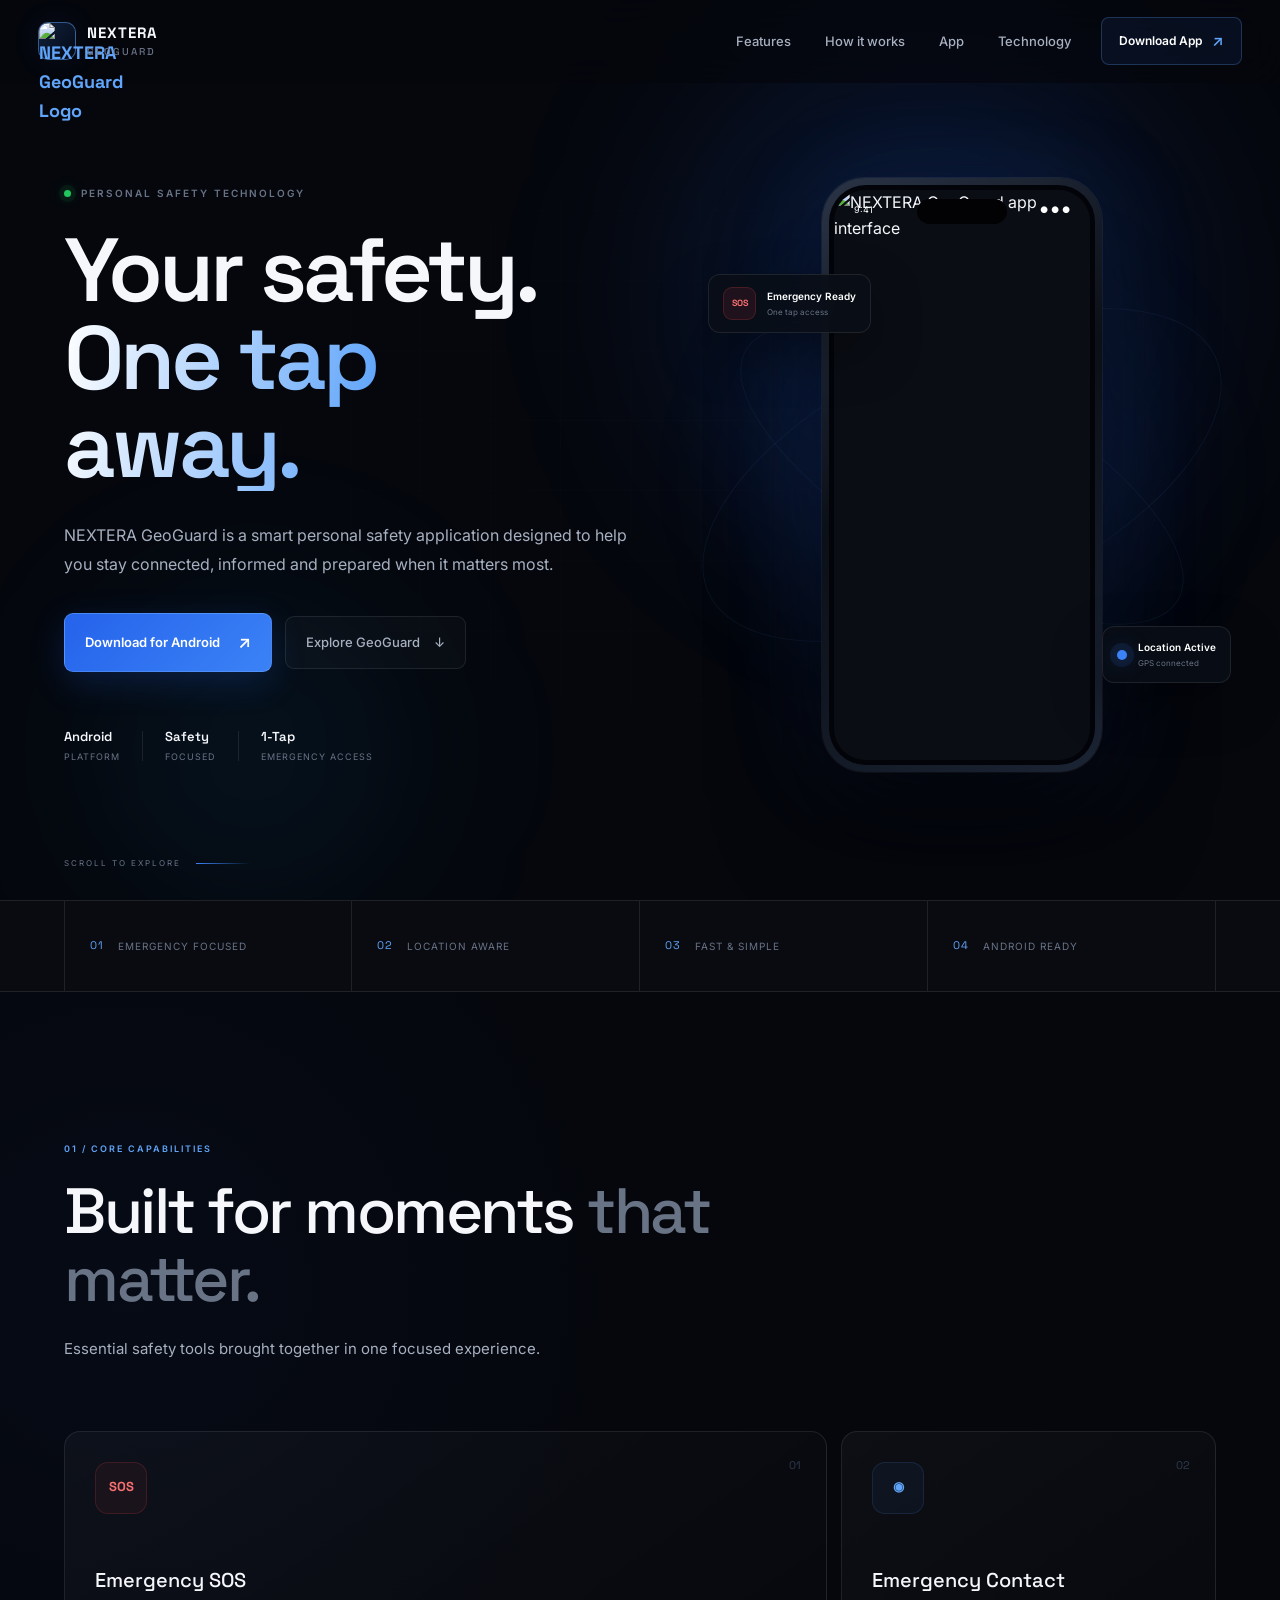
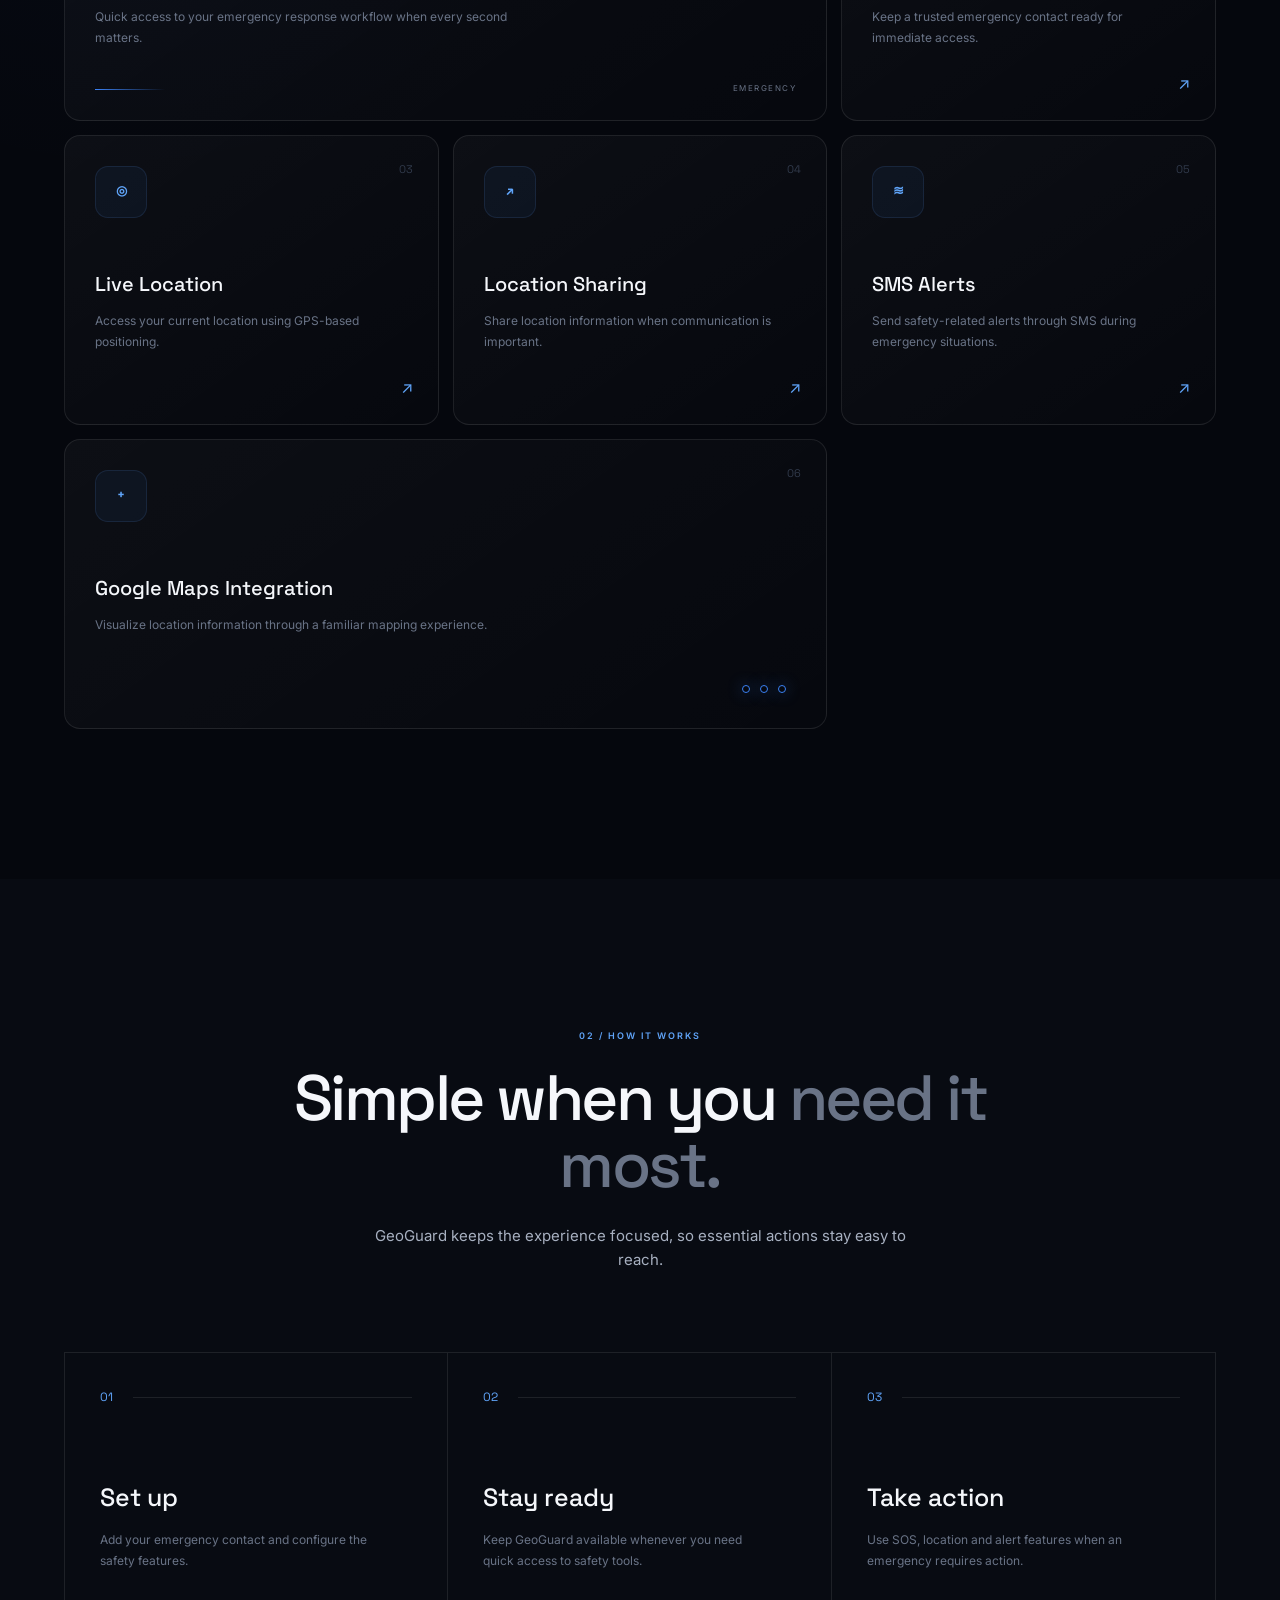
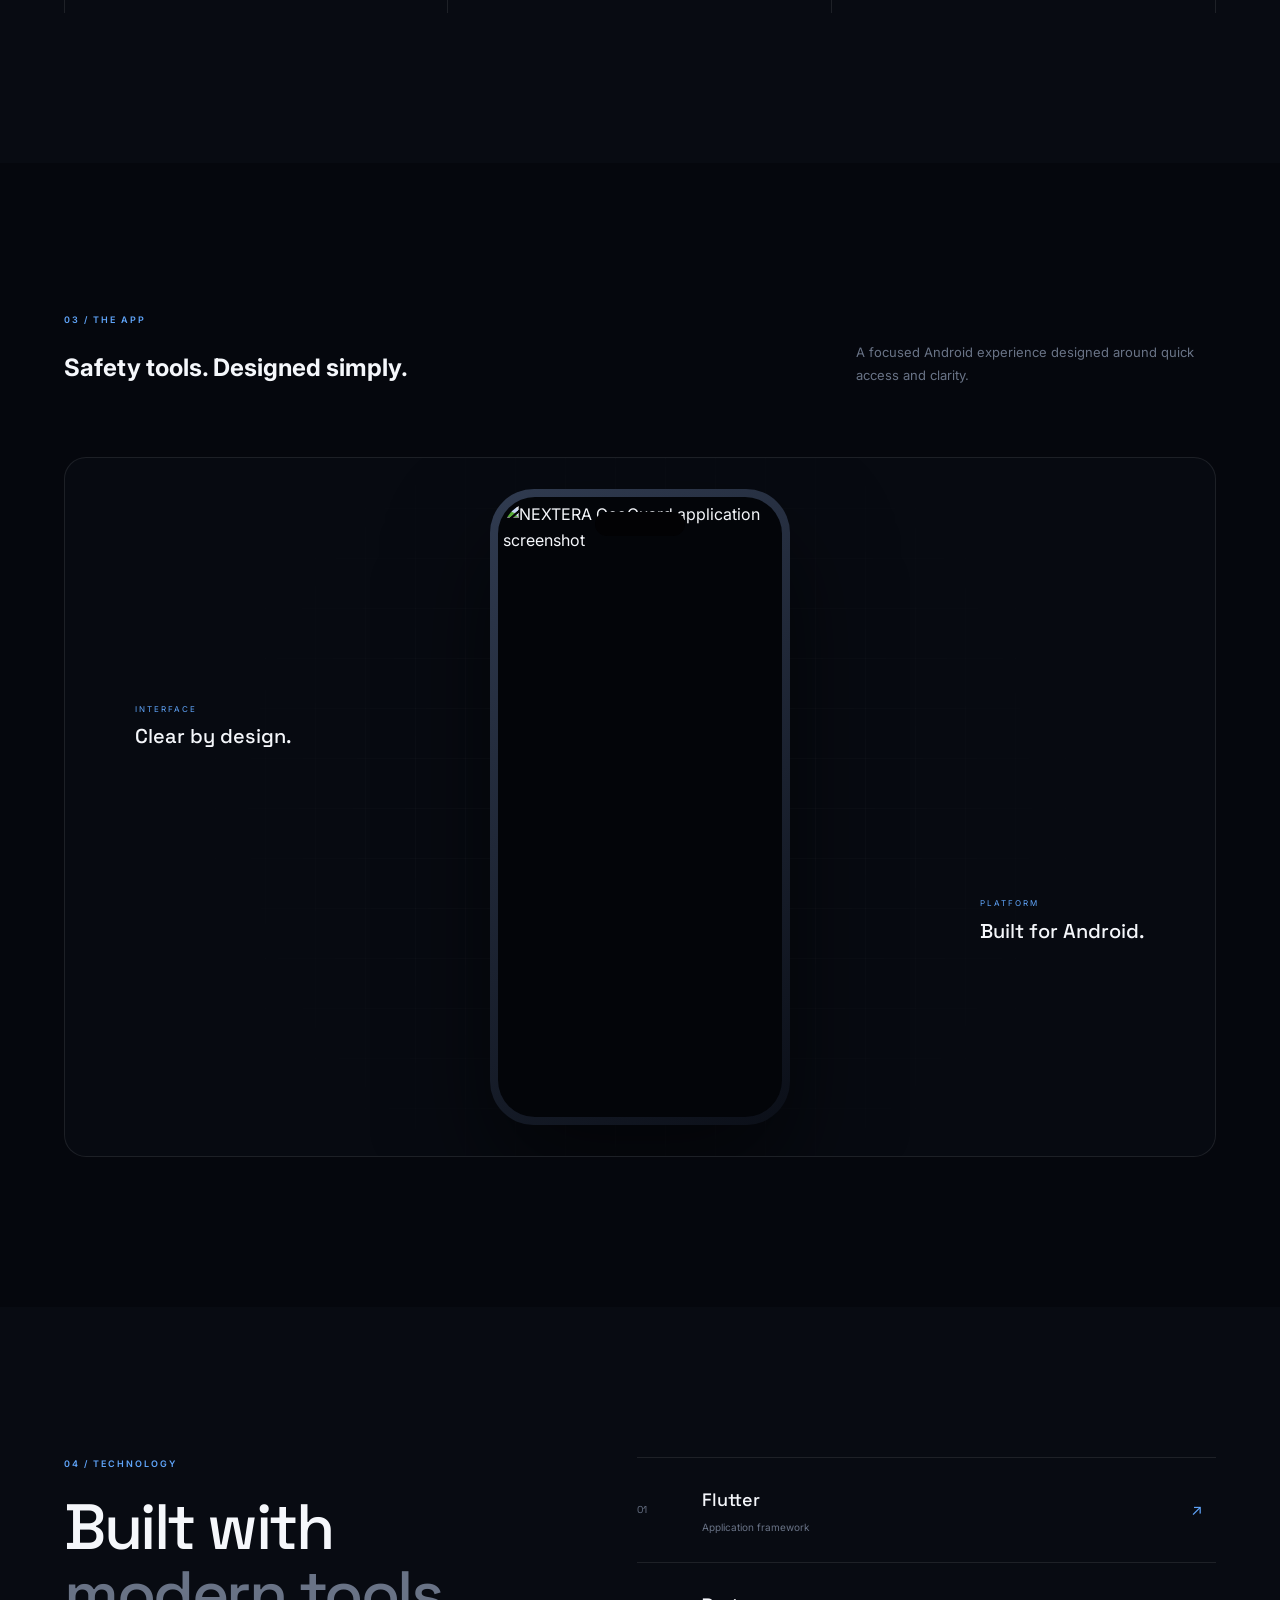
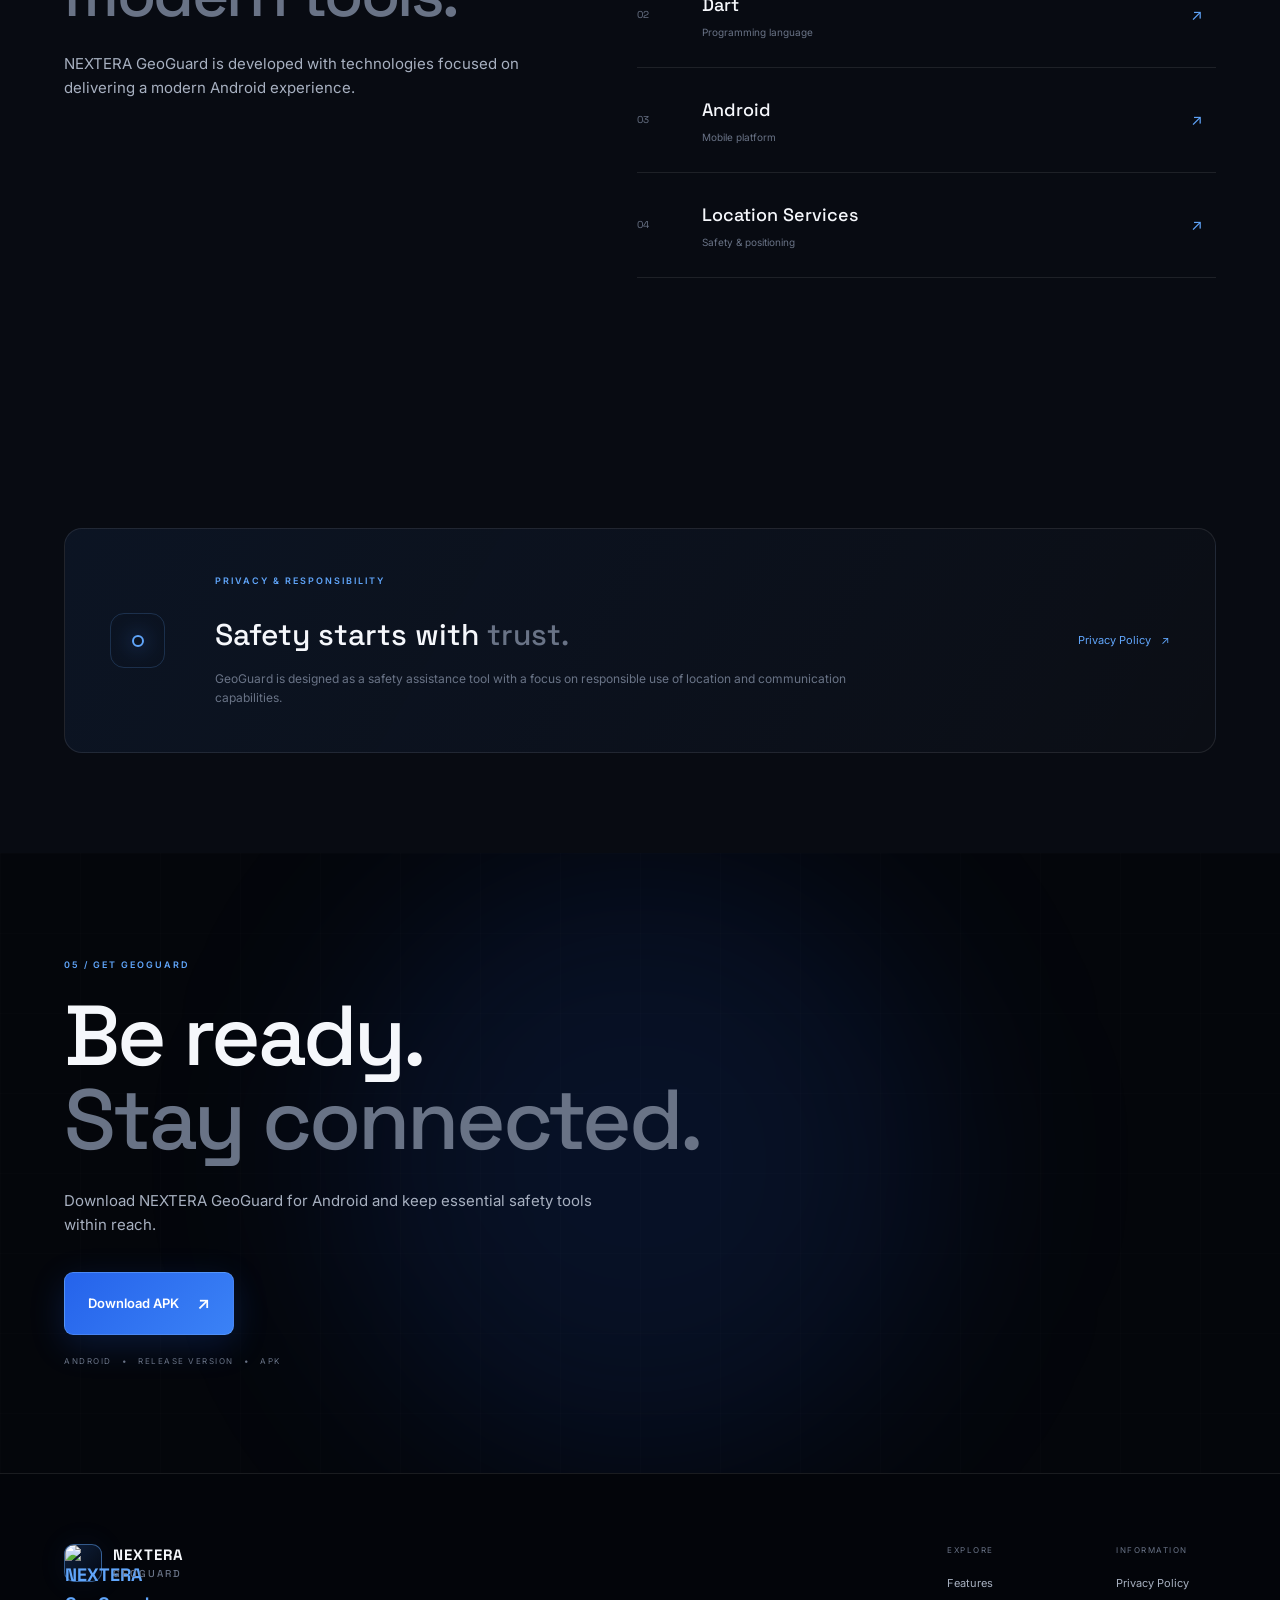
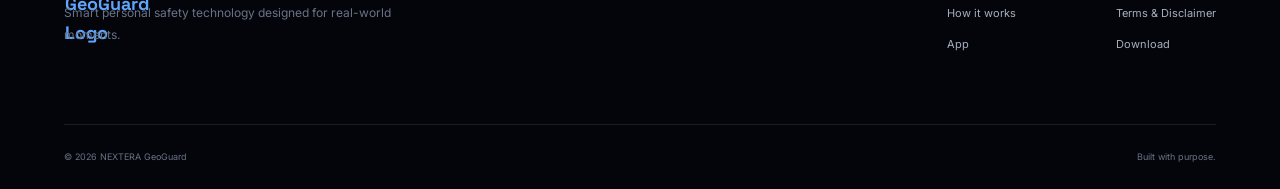
==== index.html @ a568b6b5 "Add files via upload" ====
<!DOCTYPE html>
<html lang="en">
<head>
    <meta charset="UTF-8">

    <meta name="viewport"
          content="width=device-width, initial-scale=1.0">

    <meta name="description"
          content="NEXTERA GeoGuard — Smart personal safety and emergency assistance for Android.">

    <meta name="theme-color"
          content="#05070d">

    <title>NEXTERA GeoGuard — Your Safety. One Tap Away.</title>

    <!-- Google Fonts -->
    <link rel="preconnect" href="https://fonts.googleapis.com">
    <link rel="preconnect" href="https://fonts.gstatic.com" crossorigin>

    <link href="https://fonts.googleapis.com/css2?family=Inter:wght@400;500;600;700&family=Space+Grotesk:wght@400;500;600;700&display=swap"
          rel="stylesheet">

    <!-- Main CSS -->
    <link rel="stylesheet" href="style.css">
</head>

<body>

    <!-- ================= PRELOADER ================= -->

    <div id="preloader">

        <div class="loader-logo">
            NEXTERA
        </div>

        <div class="loader-line"></div>

    </div>


    <!-- ================= NAVBAR ================= -->

    <header class="navbar">

        <div class="nav-container">

            <a href="#home" class="brand">

                <div class="brand-mark">
                <img src="assets/NEXTERA GeoGuard.png"
                     alt="NEXTERA GeoGuard Logo">
                </div>

                <div class="brand-name">
                    NEXTERA
                    <span>GeoGuard</span>
                </div>

            </a>


            <nav class="nav-links">

                <a href="#features">Features</a>

                <a href="#how-it-works">How it works</a>

                <a href="#app">App</a>

                <a href="#technology">Technology</a>

            </nav>


            <a href="#download"
               class="nav-download">

                Download App

                <span>↗</span>

            </a>


            <button class="menu-button"
                    id="menuButton"
                    aria-label="Open menu">

                <span></span>
                <span></span>
                <span></span>

            </button>

        </div>


        <!-- Mobile Navigation -->

        <div class="mobile-menu" id="mobileMenu">

            <a href="#features">Features</a>

            <a href="#how-it-works">How it works</a>

            <a href="#app">App</a>

            <a href="#technology">Technology</a>

            <a href="#download">Download App</a>

        </div>

    </header>



    <!-- ================= HERO ================= -->

    <main>

        <section id="home" class="hero">

            <!-- Background elements -->

            <div class="hero-grid"></div>

            <div class="glow glow-one"></div>

            <div class="glow glow-two"></div>


            <div class="hero-container">


                <!-- Left content -->

                <div class="hero-content reveal">

                    <div class="eyebrow">

                        <span class="status-dot"></span>

                        PERSONAL SAFETY TECHNOLOGY

                    </div>


                    <h1>

                        Your safety.

                        <span>One tap away.</span>

                    </h1>


                    <p class="hero-description">

                        NEXTERA GeoGuard is a smart personal
                        safety application designed to help you
                        stay connected, informed and prepared
                        when it matters most.

                    </p>


                    <div class="hero-actions">

                        <a href="#download"
                           class="primary-button">

                            <span>Download for Android</span>

                            <span class="button-arrow">↗</span>

                        </a>


                        <a href="#features"
                           class="secondary-button">

                            Explore GeoGuard

                            <span>↓</span>

                        </a>

                    </div>


                    <div class="hero-meta">

                        <div>

                            <strong>Android</strong>

                            <span>Platform</span>

                        </div>


                        <div class="meta-line"></div>


                        <div>

                            <strong>Safety</strong>

                            <span>Focused</span>

                        </div>


                        <div class="meta-line"></div>


                        <div>

                            <strong>1-Tap</strong>

                            <span>Emergency access</span>

                        </div>

                    </div>

                </div>



                <!-- Right phone -->

                <div class="hero-visual reveal">

                    <div class="visual-orbit orbit-one"></div>

                    <div class="visual-orbit orbit-two"></div>


                    <div class="phone-glow"></div>


                    <div class="phone">

                        <div class="phone-frame">

                            <div class="phone-notch"></div>


                            <div class="phone-screen">

                                <div class="phone-topbar">

                                    <span>9:41</span>

                                    <span>● ● ●</span>

                                </div>


                                <!-- Screenshot -->

                                <img src="assets/NEXTERA GeoGuard Screenshot.png"
                                     alt="NEXTERA GeoGuard app interface"
                                     class="app-screen">


                            </div>

                        </div>

                    </div>


                    <!-- Floating SOS card -->

                    <div class="floating-card sos-card">

                        <div class="floating-icon">
                            SOS
                        </div>

                        <div>

                            <strong>Emergency Ready</strong>

                            <span>One tap access</span>

                        </div>

                    </div>


                    <!-- Floating location card -->

                    <div class="floating-card location-card">

                        <div class="location-pulse"></div>

                        <div>

                            <strong>Location Active</strong>

                            <span>GPS connected</span>

                        </div>

                    </div>

                </div>

            </div>


            <!-- Scroll -->

            <div class="scroll-indicator">

                <span>SCROLL TO EXPLORE</span>

                <div class="scroll-line"></div>

            </div>

        </section>



        <!-- ================= TRUST STRIP ================= -->

        <section class="trust-strip">

            <div class="container">

                <div class="trust-item">

                    <span class="trust-number">01</span>

                    <span>Emergency focused</span>

                </div>


                <div class="trust-item">

                    <span class="trust-number">02</span>

                    <span>Location aware</span>

                </div>


                <div class="trust-item">

                    <span class="trust-number">03</span>

                    <span>Fast & simple</span>

                </div>


                <div class="trust-item">

                    <span class="trust-number">04</span>

                    <span>Android ready</span>

                </div>

            </div>

        </section>



        <!-- ================= FEATURES ================= -->

        <section id="features"
                 class="section features-section">

            <div class="container">


                <div class="section-heading reveal">

                    <div class="section-label">

                        01 / CORE CAPABILITIES

                    </div>


                    <h2>

                        Built for moments
                        <span>that matter.</span>

                    </h2>


                    <p>

                        Essential safety tools brought together
                        in one focused experience.

                    </p>

                </div>



                <div class="feature-grid">


                    <!-- SOS -->

                    <article class="feature-card feature-large reveal">

                        <div class="card-number">01</div>

                        <div class="feature-symbol danger">
                            SOS
                        </div>

                        <h3>Emergency SOS</h3>

                        <p>

                            Quick access to your emergency
                            response workflow when every
                            second matters.

                        </p>


                        <div class="card-line"></div>

                        <span class="card-tag">
                            EMERGENCY
                        </span>

                    </article>



                    <!-- Contact -->

                    <article class="feature-card reveal">

                        <div class="card-number">02</div>

                        <div class="feature-symbol">
                            ◉
                        </div>

                        <h3>Emergency Contact</h3>

                        <p>

                            Keep a trusted emergency contact
                            ready for immediate access.

                        </p>

                        <span class="mini-arrow">↗</span>

                    </article>



                    <!-- Location -->

                    <article class="feature-card reveal">

                        <div class="card-number">03</div>

                        <div class="feature-symbol">
                            ◎
                        </div>

                        <h3>Live Location</h3>

                        <p>

                            Access your current location using
                            GPS-based positioning.

                        </p>

                        <span class="mini-arrow">↗</span>

                    </article>



                    <!-- Sharing -->

                    <article class="feature-card reveal">

                        <div class="card-number">04</div>

                        <div class="feature-symbol">
                            ↗
                        </div>

                        <h3>Location Sharing</h3>

                        <p>

                            Share location information when
                            communication is important.

                        </p>

                        <span class="mini-arrow">↗</span>

                    </article>



                    <!-- SMS -->

                    <article class="feature-card reveal">

                        <div class="card-number">05</div>

                        <div class="feature-symbol">
                            ≋
                        </div>

                        <h3>SMS Alerts</h3>

                        <p>

                            Send safety-related alerts through
                            SMS during emergency situations.

                        </p>

                        <span class="mini-arrow">↗</span>

                    </article>



                    <!-- Maps -->

                    <article class="feature-card feature-wide reveal">

                        <div class="card-number">06</div>

                        <div class="feature-symbol">
                            +
                        </div>

                        <h3>Google Maps Integration</h3>

                        <p>

                            Visualize location information through
                            a familiar mapping experience.

                        </p>

                        <span class="map-decoration">

                            <i></i>
                            <i></i>
                            <i></i>

                        </span>

                    </article>

                </div>

            </div>

        </section>



        <!-- ================= HOW IT WORKS ================= -->

        <section id="how-it-works"
                 class="section process-section">

            <div class="container">


                <div class="section-heading centered reveal">

                    <div class="section-label">

                        02 / HOW IT WORKS

                    </div>


                    <h2>

                        Simple when you
                        <span>need it most.</span>

                    </h2>

                    <p>

                        GeoGuard keeps the experience focused,
                        so essential actions stay easy to reach.

                    </p>

                </div>



                <div class="process-grid">


                    <div class="process-step reveal">

                        <div class="step-top">

                            <span>01</span>

                            <div class="step-line"></div>

                        </div>

                        <h3>Set up</h3>

                        <p>

                            Add your emergency contact and
                            configure the safety features.

                        </p>

                    </div>


                    <div class="process-step reveal">

                        <div class="step-top">

                            <span>02</span>

                            <div class="step-line"></div>

                        </div>

                        <h3>Stay ready</h3>

                        <p>

                            Keep GeoGuard available whenever
                            you need quick access to safety tools.

                        </p>

                    </div>


                    <div class="process-step reveal">

                        <div class="step-top">

                            <span>03</span>

                            <div class="step-line"></div>

                        </div>

                        <h3>Take action</h3>

                        <p>

                            Use SOS, location and alert features
                            when an emergency requires action.

                        </p>

                    </div>

                </div>

            </div>

        </section>



        <!-- ================= APP SHOWCASE ================= -->

        <section id="app"
                 class="section showcase-section">

            <div class="container">


                <div class="showcase-header reveal">

                    <div>

                        <div class="section-label">

                            03 / THE APP

                        </div>

                        <h2>

                            Safety tools.
                            <span>Designed simply.</span>

                        </h2>

                    </div>


                    <p>

                        A focused Android experience designed
                        around quick access and clarity.

                    </p>

                </div>



                <div class="showcase-stage reveal">


                    <div class="stage-grid"></div>


                    <div class="showcase-phone">

                        <div class="showcase-frame">

                            <div class="showcase-notch"></div>

                            <img src="assets/NEXTERA GeoGuard Screenshot.png"
                                 alt="NEXTERA GeoGuard application screenshot">

                        </div>

                    </div>


                    <div class="showcase-label label-left">

                        <span>INTERFACE</span>

                        <strong>Clear by design.</strong>

                    </div>


                    <div class="showcase-label label-right">

                        <span>PLATFORM</span>

                        <strong>Built for Android.</strong>

                    </div>

                </div>

            </div>

        </section>



        <!-- ================= TECHNOLOGY ================= -->

        <section id="technology"
                 class="section technology-section">

            <div class="container">


                <div class="technology-layout">


                    <div class="section-heading reveal">

                        <div class="section-label">

                            04 / TECHNOLOGY

                        </div>


                        <h2>

                            Built with
                            <span>modern tools.</span>

                        </h2>


                        <p>

                            NEXTERA GeoGuard is developed with
                            technologies focused on delivering
                            a modern Android experience.

                        </p>

                    </div>



                    <div class="tech-stack reveal">


                        <div class="tech-item">

                            <span class="tech-index">
                                01
                            </span>

                            <div>

                                <strong>Flutter</strong>

                                <span>Application framework</span>

                            </div>

                            <span>↗</span>

                        </div>


                        <div class="tech-item">

                            <span class="tech-index">
                                02
                            </span>

                            <div>

                                <strong>Dart</strong>

                                <span>Programming language</span>

                            </div>

                            <span>↗</span>

                        </div>


                        <div class="tech-item">

                            <span class="tech-index">
                                03
                            </span>

                            <div>

                                <strong>Android</strong>

                                <span>Mobile platform</span>

                            </div>

                            <span>↗</span>

                        </div>


                        <div class="tech-item">

                            <span class="tech-index">
                                04
                            </span>

                            <div>

                                <strong>Location Services</strong>

                                <span>Safety & positioning</span>

                            </div>

                            <span>↗</span>

                        </div>

                    </div>

                </div>

            </div>

        </section>



        <!-- ================= PRIVACY ================= -->

        <section class="privacy-section">

            <div class="container">


                <div class="privacy-card reveal">


                    <div class="privacy-icon">

                        <span></span>

                    </div>


                    <div>

                        <div class="section-label">

                            PRIVACY & RESPONSIBILITY

                        </div>


                        <h2>

                            Safety starts with
                            <span>trust.</span>

                        </h2>


                        <p>

                            GeoGuard is designed as a safety
                            assistance tool with a focus on
                            responsible use of location and
                            communication capabilities.

                        </p>

                    </div>


                    <a href="privacy.html"
                       class="text-link">

                        Privacy Policy

                        <span>↗</span>

                    </a>

                </div>

            </div>

        </section>



        <!-- ================= DOWNLOAD ================= -->

        <section id="download"
                 class="download-section">

            <div class="download-grid"></div>

            <div class="download-glow"></div>


            <div class="container download-container">


                <div class="download-content reveal">

                    <div class="section-label">

                        05 / GET GEOGUARD

                    </div>


                    <h2>

                        Be ready.
                        <span>Stay connected.</span>

                    </h2>


                    <p>

                        Download NEXTERA GeoGuard for Android
                        and keep essential safety tools within reach.

                    </p>


                    <div class="download-actions">

                        <a href="downloads/NEXTERA-GeoGuard.apk"
                           class="primary-button download-main"
                           download>

                            <span>Download APK</span>

                            <span class="button-arrow">↗</span>

                        </a>

                    </div>


                    <div class="download-info">

                        <span>ANDROID</span>

                        <span>•</span>

                        <span>RELEASE VERSION</span>

                        <span>•</span>

                        <span>APK</span>

                    </div>

                </div>

            </div>

        </section>

    </main>



    <!-- ================= FOOTER ================= -->

    <footer class="footer">

        <div class="container">


            <div class="footer-main">


                <div class="footer-brand">

                    <a href="#home" class="brand">

                    <div class="brand-mark">
                    <img src="assets/NEXTERA GeoGuard.png"
                         alt="NEXTERA GeoGuard Logo">
                    </div>

                        <div class="brand-name">
                            NEXTERA
                            <span>GeoGuard</span>
                        </div>

                    </a>


                    <p>

                        Smart personal safety technology
                        designed for real-world moments.

                    </p>

                </div>


                <div class="footer-links-group">

                    <div>

                        <span>EXPLORE</span>

                        <a href="#features">Features</a>

                        <a href="#how-it-works">How it works</a>

                        <a href="#app">App</a>

                    </div>


                    <div>

                        <span>INFORMATION</span>

                        <a href="privacy.html">Privacy Policy</a>

                        <a href="terms.html">Terms & Disclaimer</a>

                        <a href="#download">Download</a>

                    </div>

                </div>

            </div>


            <div class="footer-bottom">

                <span>
                    © 2026 NEXTERA GeoGuard
                </span>

                <span>
                    Built with purpose.
                </span>

            </div>

        </div>

    </footer>



    <!-- Main JavaScript -->

    <script src="script.js"></script>

</body>
</html>
---- style.css ----
/* =========================================================
   NEXTERA GEOGUARD
   Premium Safety-Tech Website
   ========================================================= */


/* ================= ROOT ================= */

:root {

    --bg: #05070d;
    --bg-soft: #090d16;
    --surface: #0d121d;
    --surface-light: #121927;

    --text: #f5f7fb;
    --text-soft: #a7b0c0;
    --text-muted: #697386;

    --blue: #3b82f6;
    --blue-bright: #60a5fa;
    --blue-dark: #1d4ed8;

    --red: #ef4444;
    --border: rgba(255, 255, 255, 0.09);

    --container: 1180px;

    --font-heading: "Space Grotesk", sans-serif;
    --font-body: "Inter", sans-serif;

    --transition: 0.35s cubic-bezier(0.22, 1, 0.36, 1);
}


/* ================= RESET ================= */

* {
    margin: 0;
    padding: 0;
    box-sizing: border-box;
}


html {
    scroll-behavior: smooth;
}


body {
    background: var(--bg);
    color: var(--text);

    font-family: var(--font-body);

    line-height: 1.6;

    overflow-x: hidden;
}


body::-webkit-scrollbar {
    width: 8px;
}


body::-webkit-scrollbar-track {
    background: var(--bg);
}


body::-webkit-scrollbar-thumb {
    background: #202838;
    border-radius: 20px;
}


a {
    color: inherit;
    text-decoration: none;
}


button {
    font-family: inherit;
}


img {
    display: block;
    max-width: 100%;
}


.container {
    width: min(90%, var(--container));
    margin: 0 auto;
}


/* ================= PRELOADER ================= */

#preloader {

    position: fixed;

    inset: 0;

    z-index: 9999;

    display: flex;

    flex-direction: column;

    justify-content: center;

    align-items: center;

    background: var(--bg);

    transition:
        opacity 0.6s ease,
        visibility 0.6s ease;
}


#preloader.hidden {

    opacity: 0;

    visibility: hidden;
}


.loader-logo {

    font-family: var(--font-heading);

    font-size: 30px;

    font-weight: 700;

    letter-spacing: 5px;
}


.loader-line {

    width: 120px;

    height: 2px;

    margin-top: 18px;

    background: linear-gradient(
        90deg,
        transparent,
        var(--blue),
        transparent
    );

    animation: loader 1.2s infinite;
}


@keyframes loader {

    0% {
        transform: scaleX(0);
        opacity: 0;
    }

    50% {
        transform: scaleX(1);
        opacity: 1;
    }

    100% {
        transform: scaleX(0);
        opacity: 0;
    }
}


/* ================= NAVBAR ================= */

.navbar {

    position: fixed;

    top: 0;

    left: 0;

    width: 100%;

    z-index: 1000;

    border-bottom: 1px solid transparent;

    background: rgba(5, 7, 13, 0.65);

    backdrop-filter: blur(18px);

    -webkit-backdrop-filter: blur(18px);

    transition: var(--transition);
}


.navbar.scrolled {

    background: rgba(5, 7, 13, 0.92);

    border-bottom-color: var(--border);
}


.nav-container {

    width: min(94%, 1320px);

    min-height: 82px;

    margin: auto;

    display: flex;

    align-items: center;

    justify-content: space-between;

    gap: 30px;
}


/* ================= BRAND ================= */

.brand {

    display: flex;

    align-items: center;

    gap: 11px;

    flex-shrink: 0;
}


.brand-mark {

    width: 38px;

    height: 38px;

    display: grid;

    place-items: center;

    border: 1px solid rgba(96, 165, 250, 0.5);

    border-radius: 10px;

    background:
        linear-gradient(
            135deg,
            rgba(59, 130, 246, 0.22),
            rgba(59, 130, 246, 0.03)
        );

    color: var(--blue-bright);

    font-family: var(--font-heading);

    font-weight: 700;

    font-size: 18px;

    box-shadow:
        0 0 30px rgba(59, 130, 246, 0.08);
}

.brand-mark img {
    width: 100%;
    height: 100%;
    object-fit: contain;
    border-radius: 9px;
}

.brand-name {

    display: flex;

    flex-direction: column;

    font-family: var(--font-heading);

    font-weight: 700;

    font-size: 15px;

    letter-spacing: 1px;

    line-height: 1.1;
}


.brand-name span {

    color: var(--text-muted);

    font-size: 10px;

    font-weight: 500;

    letter-spacing: 2px;

    margin-top: 4px;

    text-transform: uppercase;
}


/* ================= DESKTOP NAV ================= */

.nav-links {

    display: flex;

    align-items: center;

    gap: 34px;

    margin-left: auto;
}


.nav-links a {

    position: relative;

    color: var(--text-soft);

    font-size: 13px;

    font-weight: 500;

    transition: var(--transition);
}


.nav-links a:hover {

    color: white;
}


.nav-links a::after {

    content: "";

    position: absolute;

    left: 0;

    bottom: -8px;

    width: 0;

    height: 1px;

    background: var(--blue-bright);

    transition: var(--transition);
}


.nav-links a:hover::after {

    width: 100%;
}


/* ================= NAV DOWNLOAD ================= */

.nav-download {

    display: flex;

    align-items: center;

    gap: 10px;

    padding: 11px 17px;

    border: 1px solid rgba(96, 165, 250, 0.25);

    border-radius: 8px;

    background: rgba(59, 130, 246, 0.08);

    color: white;

    font-size: 12px;

    font-weight: 600;

    transition: var(--transition);
}


.nav-download span {

    color: var(--blue-bright);

    font-size: 15px;
}


.nav-download:hover {

    background: rgba(59, 130, 246, 0.18);

    border-color: rgba(96, 165, 250, 0.5);

    transform: translateY(-2px);
}


/* ================= MOBILE MENU ================= */

.menu-button {

    display: none;

    width: 42px;

    height: 42px;

    border: 1px solid var(--border);

    border-radius: 8px;

    background: rgba(255, 255, 255, 0.03);

    cursor: pointer;
}


.menu-button span {

    display: block;

    width: 18px;

    height: 1px;

    margin: 4px auto;

    background: white;
}


.mobile-menu {

    display: none;

    flex-direction: column;

    padding: 20px 5% 25px;

    gap: 20px;

    border-top: 1px solid var(--border);

    background: rgba(5, 7, 13, 0.97);
}


.mobile-menu.active {

    display: flex;
}


.mobile-menu a {

    color: var(--text-soft);

    font-size: 14px;
}


/* ================= HERO ================= */

.hero {

    position: relative;

    min-height: 100vh;

    display: flex;

    align-items: center;

    padding: 150px 0 100px;

    overflow: hidden;
}


.hero-grid {

    position: absolute;

    inset: 0;

    opacity: 0.25;

    background-image:

        linear-gradient(
            rgba(255,255,255,0.035) 1px,
            transparent 1px
        ),

        linear-gradient(
            90deg,
            rgba(255,255,255,0.035) 1px,
            transparent 1px
        );

    background-size: 70px 70px;

    mask-image:
        radial-gradient(
            ellipse at center,
            black 10%,
            transparent 70%
        );
}


.glow {

    position: absolute;

    border-radius: 50%;

    filter: blur(90px);

    pointer-events: none;
}


.glow-one {

    width: 500px;

    height: 500px;

    top: 5%;

    right: 8%;

    background: rgba(37, 99, 235, 0.15);
}


.glow-two {

    width: 300px;

    height: 300px;

    bottom: 0;

    left: 8%;

    background: rgba(14, 165, 233, 0.08);
}


.hero-container {

    position: relative;

    z-index: 2;

    width: min(90%, 1180px);

    margin: auto;

    display: grid;

    grid-template-columns: 1fr 0.9fr;

    align-items: center;

    gap: 80px;
}


/* ================= HERO CONTENT ================= */

.eyebrow {

    display: flex;

    align-items: center;

    gap: 10px;

    margin-bottom: 26px;

    color: var(--text-muted);

    font-size: 10px;

    font-weight: 600;

    letter-spacing: 2px;
}


.status-dot {

    width: 7px;

    height: 7px;

    border-radius: 50%;

    background: #22c55e;

    box-shadow:
        0 0 0 5px rgba(34, 197, 94, 0.08),
        0 0 15px rgba(34, 197, 94, 0.4);

    animation: pulse 2s infinite;
}


@keyframes pulse {

    0%, 100% {
        box-shadow:
            0 0 0 4px rgba(34,197,94,0.06),
            0 0 12px rgba(34,197,94,0.3);
    }

    50% {
        box-shadow:
            0 0 0 9px rgba(34,197,94,0.02),
            0 0 20px rgba(34,197,94,0.5);
    }
}


.hero h1 {

    max-width: 760px;

    font-family: var(--font-heading);

    font-size: clamp(55px, 7vw, 92px);

    line-height: 0.98;

    letter-spacing: -4px;

    font-weight: 600;
}


.hero h1 span {

    display: block;

    color: transparent;

    background:
        linear-gradient(
            100deg,
            #ffffff,
            #60a5fa 55%,
            #2563eb
        );

    background-clip: text;

    -webkit-background-clip: text;
}


.hero-description {

    max-width: 600px;

    margin-top: 30px;

    color: var(--text-soft);

    font-size: 16px;

    line-height: 1.8;
}


.hero-actions {

    display: flex;

    align-items: center;

    flex-wrap: wrap;

    gap: 13px;

    margin-top: 35px;
}


/* ================= BUTTONS ================= */

.primary-button {

    display: inline-flex;

    align-items: center;

    justify-content: center;

    gap: 18px;

    padding: 15px 20px;

    border: 1px solid rgba(147, 197, 253, 0.3);

    border-radius: 9px;

    background:
        linear-gradient(
            135deg,
            #2563eb,
            #3b82f6
        );

    color: white;

    font-size: 13px;

    font-weight: 600;

    box-shadow:
        0 10px 35px rgba(37, 99, 235, 0.2);

    transition: var(--transition);
}


.primary-button:hover {

    transform: translateY(-3px);

    box-shadow:
        0 18px 45px rgba(37, 99, 235, 0.32);
}


.button-arrow {

    font-size: 17px;

    transition: var(--transition);
}


.primary-button:hover .button-arrow {

    transform: translate(3px, -3px);
}


.secondary-button {

    display: inline-flex;

    align-items: center;

    gap: 14px;

    padding: 15px 20px;

    border: 1px solid var(--border);

    border-radius: 9px;

    background: rgba(255, 255, 255, 0.025);

    color: var(--text-soft);

    font-size: 13px;

    font-weight: 500;

    transition: var(--transition);
}


.secondary-button:hover {

    color: white;

    border-color: rgba(255, 255, 255, 0.18);

    background: rgba(255, 255, 255, 0.05);

    transform: translateY(-3px);
}


/* ================= HERO META ================= */

.hero-meta {

    display: flex;

    align-items: center;

    gap: 22px;

    margin-top: 55px;
}


.hero-meta div:not(.meta-line) {

    display: flex;

    flex-direction: column;

    gap: 2px;
}


.hero-meta strong {

    font-family: var(--font-heading);

    font-size: 13px;

    font-weight: 600;
}


.hero-meta span {

    color: var(--text-muted);

    font-size: 9px;

    text-transform: uppercase;

    letter-spacing: 1px;
}


.meta-line {

    width: 1px;

    height: 30px;

    background: var(--border);
}


/* ================= HERO PHONE ================= */

.hero-visual {

    position: relative;

    min-height: 650px;

    display: grid;

    place-items: center;
}


.phone {

    position: relative;

    z-index: 4;

    width: 280px;

    padding: 7px;

    border-radius: 43px;

    background:
        linear-gradient(
            145deg,
            #2a3446,
            #0b0f17 45%,
            #1b2434
        );

    box-shadow:

        0 50px 100px rgba(0,0,0,0.65),

        0 0 0 1px rgba(255,255,255,0.08),

        0 0 100px rgba(37,99,235,0.15);
}


.phone-frame {

    position: relative;

    overflow: hidden;

    border-radius: 37px;

    background: #020409;

    padding: 5px;
}


.phone-screen {

    position: relative;

    overflow: hidden;

    min-height: 570px;

    border-radius: 32px;

    background: #0a0d14;
}


.phone-notch {

    position: absolute;

    z-index: 8;

    top: 14px;

    left: 50%;

    width: 90px;

    height: 25px;

    transform: translateX(-50%);

    border-radius: 30px;

    background: #020204;
}


.phone-topbar {

    position: absolute;

    z-index: 7;

    top: 13px;

    left: 20px;

    right: 20px;

    display: flex;

    justify-content: space-between;

    color: white;

    font-size: 9px;
}


.app-screen {

    width: 100%;

    height: 570px;

    object-fit: cover;

    object-position: center;

    background: #0a0d14;
}


/* ================= PHONE DECORATIONS ================= */

.phone-glow {

    position: absolute;

    width: 330px;

    height: 330px;

    border-radius: 50%;

    background: rgba(37, 99, 235, 0.18);

    filter: blur(70px);
}


.visual-orbit {

    position: absolute;

    border: 1px solid rgba(96, 165, 250, 0.08);

    border-radius: 50%;

    transform: rotate(-25deg);
}


.orbit-one {

    width: 560px;

    height: 260px;
}


.orbit-two {

    width: 500px;

    height: 190px;

    transform: rotate(30deg);
}


/* ================= FLOATING CARDS ================= */

.floating-card {

    position: absolute;

    z-index: 6;

    display: flex;

    align-items: center;

    gap: 11px;

    padding: 12px 14px;

    border: 1px solid var(--border);

    border-radius: 12px;

    background: rgba(10, 14, 23, 0.86);

    backdrop-filter: blur(14px);

    box-shadow:
        0 20px 50px rgba(0,0,0,0.35);

    animation: float 4s ease-in-out infinite;
}


.floating-card strong {

    display: block;

    color: white;

    font-size: 10px;

    font-weight: 600;
}


.floating-card span {

    display: block;

    margin-top: 2px;

    color: var(--text-muted);

    font-size: 8px;
}


.sos-card {

    top: 19%;

    left: 0;

}


.location-card {

    right: -15px;

    bottom: 18%;

    animation-delay: -2s;
}


.floating-icon {

    display: grid;

    place-items: center;

    width: 33px;

    height: 33px;

    border-radius: 9px;

    background: rgba(239, 68, 68, 0.1);

    border: 1px solid rgba(239, 68, 68, 0.2);

    color: #f87171;

    font-family: var(--font-heading);

    font-size: 9px;

    font-weight: 700;
}


.location-pulse {

    width: 10px;

    height: 10px;

    border-radius: 50%;

    background: var(--blue);

    box-shadow:
        0 0 0 7px rgba(59,130,246,0.1),
        0 0 20px rgba(59,130,246,0.5);
}


@keyframes float {

    0%, 100% {
        transform: translateY(0);
    }

    50% {
        transform: translateY(-10px);
    }
}


/* ================= SCROLL ================= */

.scroll-indicator {

    position: absolute;

    left: 5%;

    bottom: 30px;

    display: flex;

    align-items: center;

    gap: 15px;

    color: var(--text-muted);

    font-size: 8px;

    letter-spacing: 2px;
}


.scroll-line {

    width: 55px;

    height: 1px;

    background: linear-gradient(
        90deg,
        var(--blue),
        transparent
    );
}


/* ================= TRUST STRIP ================= */

.trust-strip {

    border-top: 1px solid var(--border);

    border-bottom: 1px solid var(--border);

    background: rgba(255,255,255,0.015);
}


.trust-strip .container {

    display: grid;

    grid-template-columns: repeat(4, 1fr);
}


.trust-item {

    display: flex;

    align-items: center;

    gap: 14px;

    min-height: 90px;

    padding: 0 25px;

    border-right: 1px solid var(--border);

    color: var(--text-muted);

    font-size: 10px;

    text-transform: uppercase;

    letter-spacing: 1px;
}


.trust-item:first-child {

    border-left: 1px solid var(--border);
}


.trust-number {

    color: var(--blue-bright);

    font-family: var(--font-heading);

    font-size: 11px;
}


/* ================= SECTIONS ================= */

.section {

    position: relative;

    padding: 150px 0;
}


.section-label {

    margin-bottom: 22px;

    color: var(--blue-bright);

    font-size: 9px;

    font-weight: 600;

    letter-spacing: 2px;
}


.section-heading h2 {

    max-width: 700px;

    font-family: var(--font-heading);

    font-size: clamp(42px, 5vw, 68px);

    line-height: 1.05;

    letter-spacing: -2.5px;

    font-weight: 500;
}


.section-heading h2 span {

    color: var(--text-muted);
}


.section-heading > p {

    max-width: 560px;

    margin-top: 24px;

    color: var(--text-soft);

    font-size: 15px;
}


.centered {

    text-align: center;
}


.centered h2,
.centered > p {

    margin-left: auto;

    margin-right: auto;
}


/* ================= FEATURES ================= */

.features-section {

    background:

        radial-gradient(
            circle at 10% 20%,
            rgba(37,99,235,0.04),
            transparent 30%
        );
}


.feature-grid {

    display: grid;

    grid-template-columns: repeat(3, 1fr);

    gap: 14px;

    margin-top: 70px;
}


.feature-card {

    position: relative;

    min-height: 290px;

    overflow: hidden;

    padding: 30px;

    border: 1px solid var(--border);

    border-radius: 16px;

    background:
        linear-gradient(
            145deg,
            rgba(255,255,255,0.035),
            rgba(255,255,255,0.008)
        );

    transition: var(--transition);
}


.feature-card:hover {

    transform: translateY(-7px);

    border-color: rgba(96,165,250,0.25);

    background:
        linear-gradient(
            145deg,
            rgba(59,130,246,0.08),
            rgba(255,255,255,0.01)
        );

    box-shadow:
        0 25px 60px rgba(0,0,0,0.2);
}


.feature-large {

    grid-column: span 2;
}


.feature-wide {

    grid-column: span 2;
}


.card-number {

    position: absolute;

    top: 25px;

    right: 25px;

    color: #313a4b;

    font-family: var(--font-heading);

    font-size: 11px;
}


.feature-symbol {

    width: 52px;

    height: 52px;

    display: grid;

    place-items: center;

    margin-bottom: 50px;

    border: 1px solid rgba(96,165,250,0.12);

    border-radius: 13px;

    background: rgba(59,130,246,0.06);

    color: var(--blue-bright);

    font-family: var(--font-heading);

    font-size: 13px;

    font-weight: 700;
}


.feature-symbol.danger {

    border-color: rgba(239,68,68,0.18);

    background: rgba(239,68,68,0.06);

    color: #f87171;
}


.feature-card h3 {

    font-family: var(--font-heading);

    font-size: 20px;

    font-weight: 500;
}


.feature-card p {

    max-width: 420px;

    margin-top: 10px;

    color: var(--text-muted);

    font-size: 12px;

    line-height: 1.8;
}


.card-line {

    position: absolute;

    bottom: 30px;

    left: 30px;

    width: 70px;

    height: 1px;

    background: linear-gradient(
        90deg,
        var(--blue),
        transparent
    );
}


.card-tag {

    position: absolute;

    right: 30px;

    bottom: 25px;

    color: var(--text-muted);

    font-size: 8px;

    letter-spacing: 1.5px;
}


.mini-arrow {

    position: absolute;

    right: 25px;

    bottom: 23px;

    color: var(--blue-bright);

    font-size: 16px;
}


.map-decoration {

    position: absolute;

    right: 40px;

    bottom: 35px;

    display: flex;

    gap: 10px;
}


.map-decoration i {

    width: 8px;

    height: 8px;

    border: 1px solid var(--blue);

    border-radius: 50%;

    box-shadow:
        0 0 15px rgba(59,130,246,0.4);
}


/* ================= PROCESS ================= */

.process-section {

    background: #080b12;
}


.process-grid {

    display: grid;

    grid-template-columns: repeat(3, 1fr);

    margin-top: 80px;

    border-top: 1px solid var(--border);
}


.process-step {

    min-height: 260px;

    padding: 35px;

    border-right: 1px solid var(--border);
}


.process-step:first-child {

    border-left: 1px solid var(--border);
}


.step-top {

    display: flex;

    align-items: center;

    gap: 20px;

    color: var(--blue-bright);

    font-family: var(--font-heading);

    font-size: 12px;
}


.step-line {

    flex: 1;

    height: 1px;

    background: var(--border);
}


.process-step h3 {

    margin-top: 70px;

    font-family: var(--font-heading);

    font-size: 25px;

    font-weight: 500;
}


.process-step p {

    max-width: 280px;

    margin-top: 12px;

    color: var(--text-muted);

    font-size: 12px;

    line-height: 1.8;
}


/* ================= SHOWCASE ================= */

.showcase-header {

    display: flex;

    justify-content: space-between;

    align-items: end;

    gap: 50px;
}


.showcase-header > p {

    max-width: 360px;

    color: var(--text-muted);

    font-size: 13px;

    line-height: 1.8;
}


.showcase-stage {

    position: relative;

    min-height: 700px;

    display: grid;

    place-items: center;

    margin-top: 70px;

    overflow: hidden;

    border: 1px solid var(--border);

    border-radius: 22px;

    background: #070a11;
}


.stage-grid {

    position: absolute;

    inset: 0;

    background-image:

        linear-gradient(
            rgba(255,255,255,0.035) 1px,
            transparent 1px
        ),

        linear-gradient(
            90deg,
            rgba(255,255,255,0.035) 1px,
            transparent 1px
        );

    background-size: 50px 50px;

    mask-image:
        radial-gradient(
            circle at center,
            black,
            transparent 70%
        );
}


.showcase-phone {

    position: relative;

    z-index: 3;

    width: 300px;

    padding: 8px;

    border-radius: 44px;

    background:
        linear-gradient(
            145deg,
            #303b50,
            #0b0f18
        );

    box-shadow:
        0 50px 100px rgba(0,0,0,0.55);
}


.showcase-frame {

    position: relative;

    overflow: hidden;

    border-radius: 37px;

    background: #030509;

    padding: 5px;
}


.showcase-frame img {

    width: 100%;

    height: 610px;

    object-fit: cover;

    border-radius: 31px;
}


.showcase-notch {

    position: absolute;

    z-index: 3;

    top: 15px;

    left: 50%;

    width: 90px;

    height: 24px;

    transform: translateX(-50%);

    border-radius: 20px;

    background: #020204;
}


.showcase-label {

    position: absolute;

    z-index: 4;

    display: flex;

    flex-direction: column;

    gap: 5px;
}


.showcase-label span {

    color: var(--blue-bright);

    font-size: 8px;

    letter-spacing: 2px;
}


.showcase-label strong {

    font-family: var(--font-heading);

    font-size: 20px;

    font-weight: 500;
}


.label-left {

    left: 70px;

    top: 35%;
}


.label-right {

    right: 70px;

    bottom: 30%;
}


/* ================= TECHNOLOGY ================= */

.technology-section {

    background: #080b12;
}


.technology-layout {

    display: grid;

    grid-template-columns: 0.9fr 1.1fr;

    gap: 100px;

    align-items: start;
}


.tech-stack {

    border-top: 1px solid var(--border);
}


.tech-item {

    display: grid;

    grid-template-columns: 45px 1fr 25px;

    align-items: center;

    gap: 20px;

    min-height: 105px;

    border-bottom: 1px solid var(--border);

    transition: var(--transition);
}


.tech-item:hover {

    padding-left: 8px;
}


.tech-index {

    color: var(--text-muted);

    font-family: var(--font-heading);

    font-size: 10px;
}


.tech-item div {

    display: flex;

    flex-direction: column;

    gap: 4px;
}


.tech-item strong {

    font-family: var(--font-heading);

    font-size: 18px;

    font-weight: 500;
}


.tech-item div span {

    color: var(--text-muted);

    font-size: 10px;
}


.tech-item > span:last-child {

    color: var(--blue-bright);

    font-size: 15px;
}


/* ================= PRIVACY ================= */

.privacy-section {

    padding: 100px 0;

    background: #080b12;
}


.privacy-card {

    display: grid;

    grid-template-columns: 70px 1fr auto;

    align-items: center;

    gap: 35px;

    padding: 45px;

    border: 1px solid var(--border);

    border-radius: 18px;

    background:
        linear-gradient(
            120deg,
            rgba(59,130,246,0.08),
            rgba(255,255,255,0.015)
        );
}


.privacy-icon {

    width: 55px;

    height: 55px;

    display: grid;

    place-items: center;

    border: 1px solid rgba(96,165,250,0.2);

    border-radius: 14px;
}


.privacy-icon span {

    width: 12px;

    height: 12px;

    border: 2px solid var(--blue-bright);

    border-radius: 50%;

    box-shadow:
        0 0 20px rgba(59,130,246,0.5);
}


.privacy-card h2 {

    font-family: var(--font-heading);

    font-size: 30px;

    font-weight: 500;
}


.privacy-card h2 span {

    color: var(--text-muted);
}


.privacy-card p {

    max-width: 650px;

    margin-top: 10px;

    color: var(--text-muted);

    font-size: 12px;
}


.text-link {

    display: flex;

    align-items: center;

    gap: 10px;

    color: var(--blue-bright);

    font-size: 11px;

    white-space: nowrap;
}


/* ================= DOWNLOAD ================= */

.download-section {

    position: relative;

    min-height: 620px;

    display: flex;

    align-items: center;

    overflow: hidden;

    background: #04060b;
}


.download-grid {

    position: absolute;

    inset: 0;

    opacity: 0.25;

    background-image:

        linear-gradient(
            rgba(255,255,255,0.04) 1px,
            transparent 1px
        ),

        linear-gradient(
            90deg,
            rgba(255,255,255,0.04) 1px,
            transparent 1px
        );

    background-size: 80px 80px;
}


.download-glow {

    position: absolute;

    width: 600px;

    height: 600px;

    top: 50%;

    left: 50%;

    transform: translate(-50%, -50%);

    border-radius: 50%;

    background: rgba(37,99,235,0.12);

    filter: blur(100px);
}


.download-container {

    position: relative;

    z-index: 2;
}


.download-content {

    max-width: 800px;
}


.download-content h2 {

    font-family: var(--font-heading);

    font-size: clamp(50px, 7vw, 85px);

    line-height: 0.98;

    letter-spacing: -3px;

    font-weight: 500;
}


.download-content h2 span {

    display: block;

    color: var(--text-muted);
}


.download-content > p {

    max-width: 560px;

    margin-top: 28px;

    color: var(--text-soft);

    font-size: 15px;
}


.download-actions {

    margin-top: 35px;
}


.download-main {

    padding: 17px 23px;
}


.download-info {

    display: flex;

    align-items: center;

    gap: 10px;

    margin-top: 20px;

    color: var(--text-muted);

    font-size: 8px;

    letter-spacing: 1.5px;
}


/* ================= FOOTER ================= */

.footer {

    padding: 70px 0 25px;

    border-top: 1px solid var(--border);

    background: #03050a;
}


.footer-main {

    display: flex;

    justify-content: space-between;

    gap: 80px;
}


.footer-brand p {

    max-width: 330px;

    margin-top: 20px;

    color: var(--text-muted);

    font-size: 12px;

    line-height: 1.8;
}


.footer-links-group {

    display: flex;

    gap: 100px;
}


.footer-links-group > div {

    display: flex;

    flex-direction: column;

    gap: 13px;
}


.footer-links-group span {

    margin-bottom: 5px;

    color: var(--text-muted);

    font-size: 8px;

    letter-spacing: 1.5px;
}


.footer-links-group a {

    color: #a7b0c0;

    font-size: 11px;

    transition: var(--transition);
}


.footer-links-group a:hover {

    color: white;

    transform: translateX(3px);
}


.footer-bottom {

    display: flex;

    justify-content: space-between;

    gap: 20px;

    margin-top: 70px;

    padding-top: 25px;

    border-top: 1px solid var(--border);

    color: var(--text-muted);

    font-size: 9px;
}


/* ================= SCROLL REVEAL ================= */

.reveal {

    opacity: 0;

    transform: translateY(30px);

    transition:
        opacity 0.8s ease,
        transform 0.8s cubic-bezier(0.22, 1, 0.36, 1);
}


.reveal.visible {

    opacity: 1;

    transform: translateY(0);
}


/* ================= RESPONSIVE ================= */

@media (max-width: 1050px) {

    .nav-links {

        gap: 20px;
    }


    .hero-container {

        gap: 40px;
    }


    .hero-visual {

        transform: scale(0.9);
    }


    .technology-layout {

        gap: 50px;
    }

}


@media (max-width: 850px) {

    .nav-links,
    .nav-download {

        display: none;
    }


    .menu-button {

        display: block;
    }


    .hero {

        padding-top: 130px;
    }


    .hero-container {

        grid-template-columns: 1fr;

        text-align: center;
    }


    .hero-content {

        display: flex;

        flex-direction: column;

        align-items: center;
    }


    .hero h1 {

        font-size: clamp(50px, 12vw, 75px);
    }


    .hero-description {

        max-width: 600px;
    }


    .hero-meta {

        justify-content: center;
    }


    .hero-visual {

        min-height: 600px;

        transform: scale(0.85);
    }


    .trust-strip .container {

        grid-template-columns: 1fr 1fr;
    }


    .trust-item:nth-child(3) {

        border-left: 1px solid var(--border);
    }


    .feature-grid {

        grid-template-columns: 1fr 1fr;
    }


    .feature-large,
    .feature-wide {

        grid-column: span 2;
    }


    .process-grid {

        grid-template-columns: 1fr;
    }


    .process-step {

        border-left: 1px solid var(--border);

        border-bottom: 1px solid var(--border);
    }


    .technology-layout {

        grid-template-columns: 1fr;
    }


    .privacy-card {

        grid-template-columns: 60px 1fr;
    }


    .privacy-card .text-link {

        grid-column: 2;
    }


    .showcase-label {

        display: none;
    }

}


@media (max-width: 600px) {

    .container {

        width: 90%;
    }


    .section {

        padding: 100px 0;
    }


    .hero {

        padding: 120px 0 70px;
    }


    .hero h1 {

        font-size: 48px;

        letter-spacing: -2px;
    }


    .hero-description {

        font-size: 14px;
    }


    .hero-actions {

        flex-direction: column;

        width: 100%;
    }


    .hero-actions a {

        width: 100%;
    }


    .hero-meta {

        gap: 12px;

        width: 100%;

        justify-content: space-between;
    }


    .hero-meta strong {

        font-size: 11px;
    }


    .hero-meta span {

        font-size: 7px;
    }


    .hero-visual {

        min-height: 560px;

        transform: scale(0.72);

        margin-top: -30px;
    }


    .sos-card {

        left: -20px;
    }


    .location-card {

        right: -30px;
    }


    .trust-strip .container {

        grid-template-columns: 1fr;
    }


    .trust-item {

        min-height: 70px;

        border-left: 1px solid var(--border);

        border-bottom: 1px solid var(--border);
    }


    .trust-item:last-child {

        border-bottom: none;
    }


    .feature-grid {

        grid-template-columns: 1fr;
    }


    .feature-large,
    .feature-wide {

        grid-column: span 1;
    }


    .feature-card {

        min-height: 270px;
    }


    .showcase-stage {

        min-height: 580px;
    }


    .showcase-phone {

        width: 260px;
    }


    .showcase-frame img {

        height: 530px;
    }


    .technology-layout {

        gap: 50px;
    }


    .privacy-card {

        grid-template-columns: 1fr;

        padding: 30px;
    }


    .privacy-card .text-link {

        grid-column: auto;
    }


    .footer-main {

        flex-direction: column;

        gap: 50px;
    }


    .footer-links-group {

        gap: 50px;
    }


    .footer-bottom {

        flex-direction: column;

        gap: 10px;
    }

}


@media (max-width: 400px) {

    .hero h1 {

        font-size: 42px;
    }


    .hero-visual {

        transform: scale(0.63);

        margin-left: -35px;

        margin-right: -35px;
    }


    .section-heading h2 {

        font-size: 38px;
    }

}
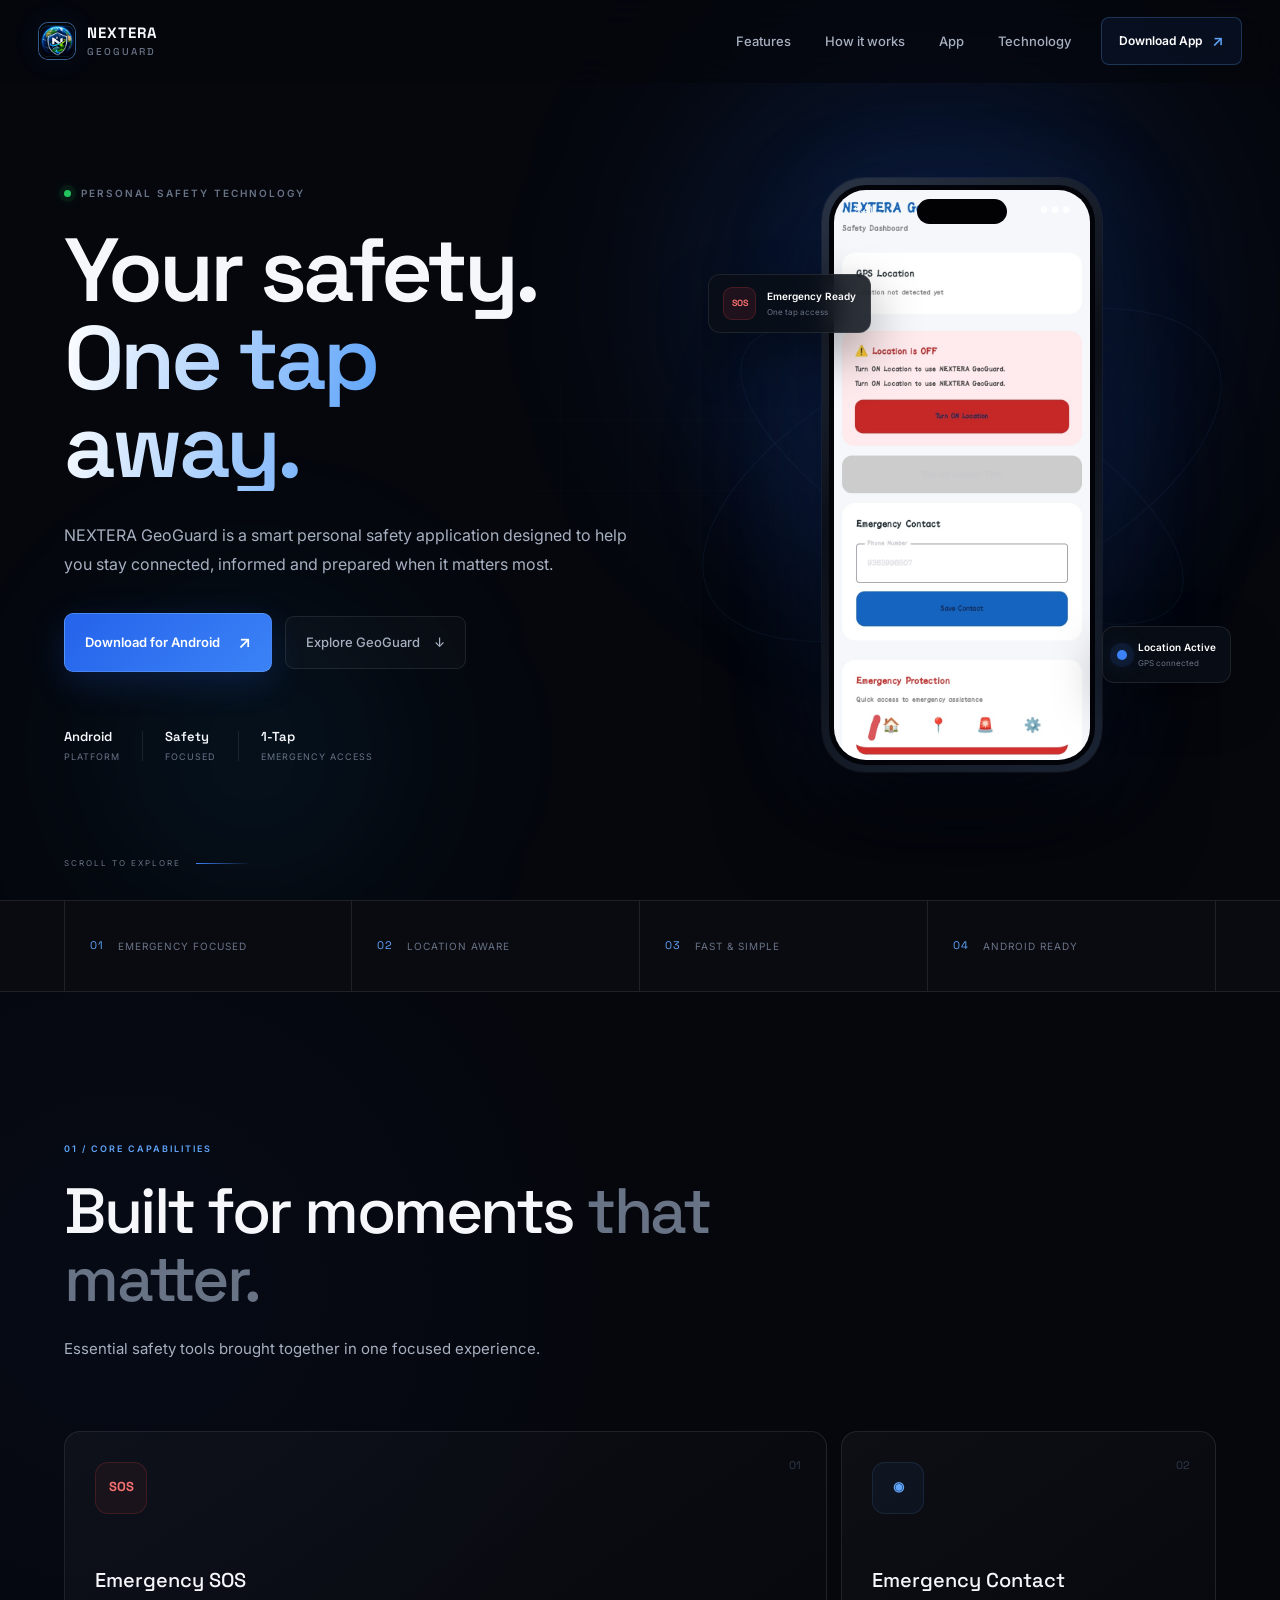
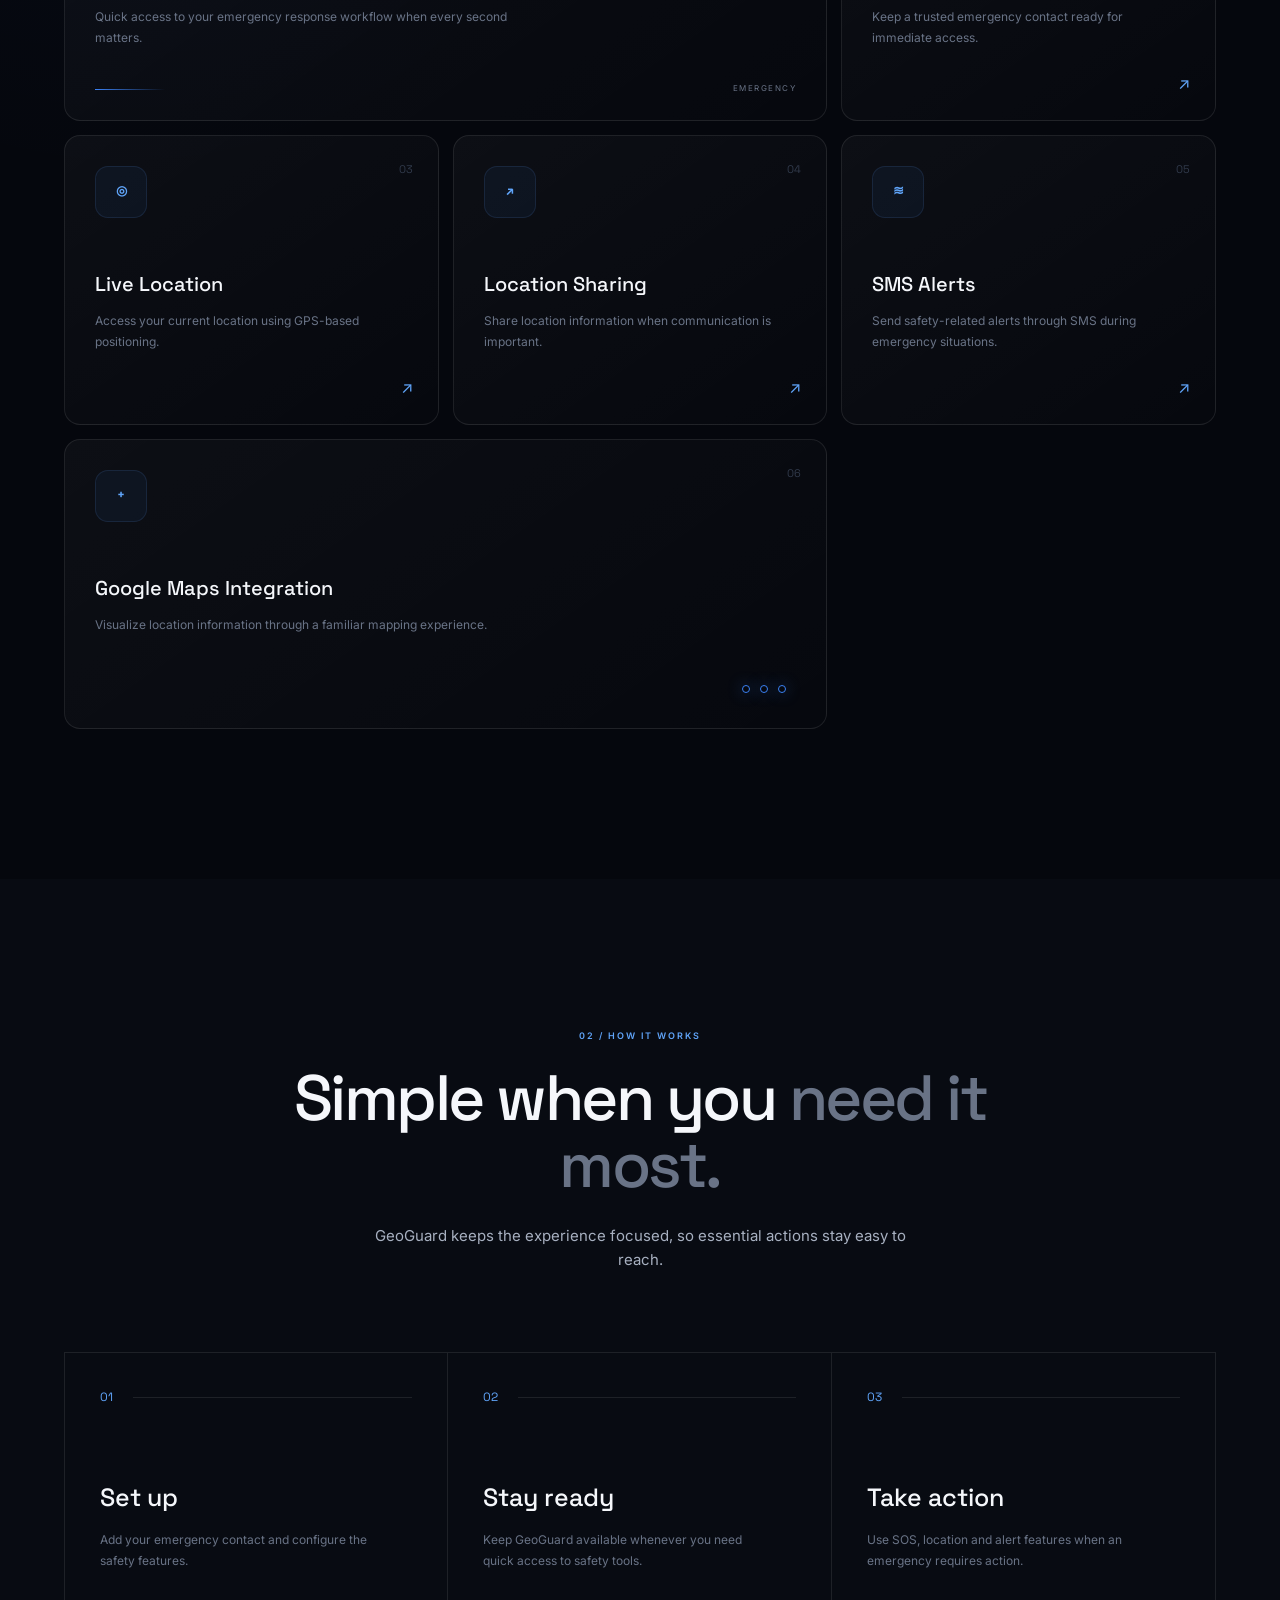
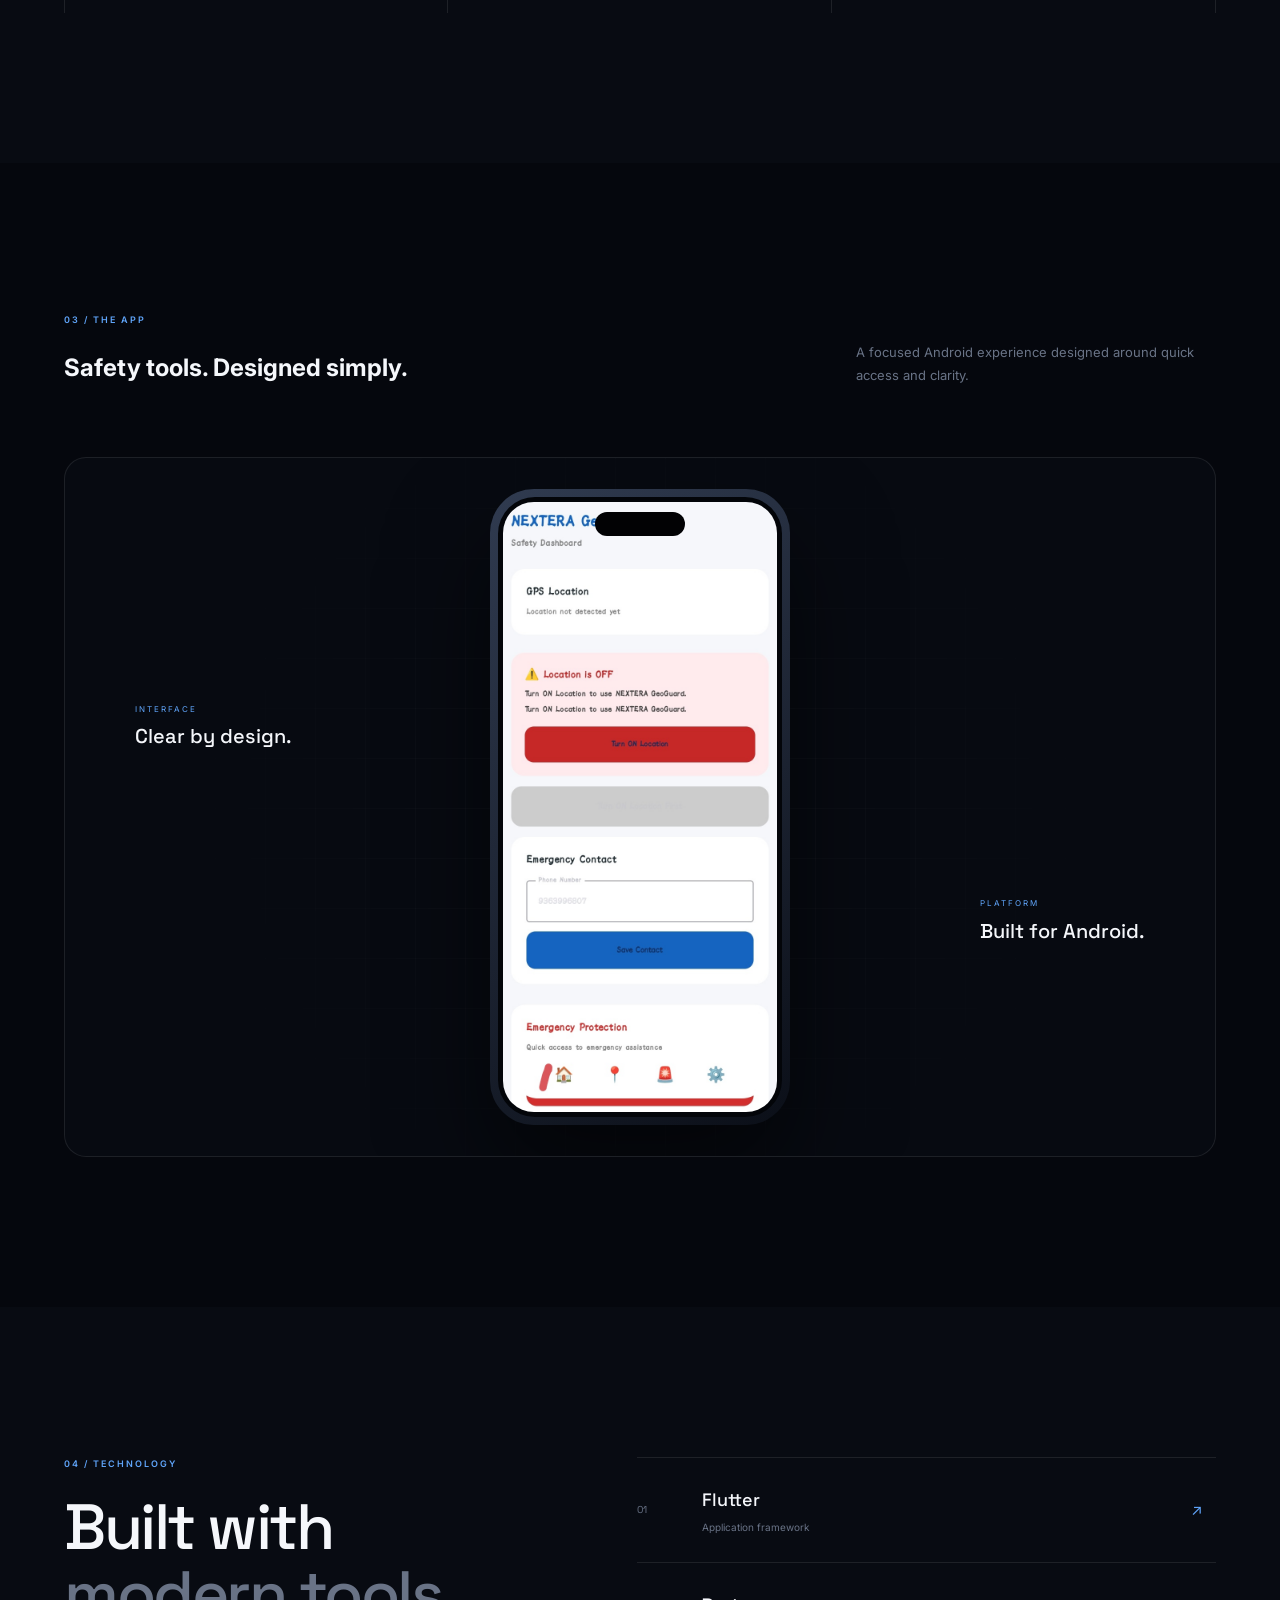
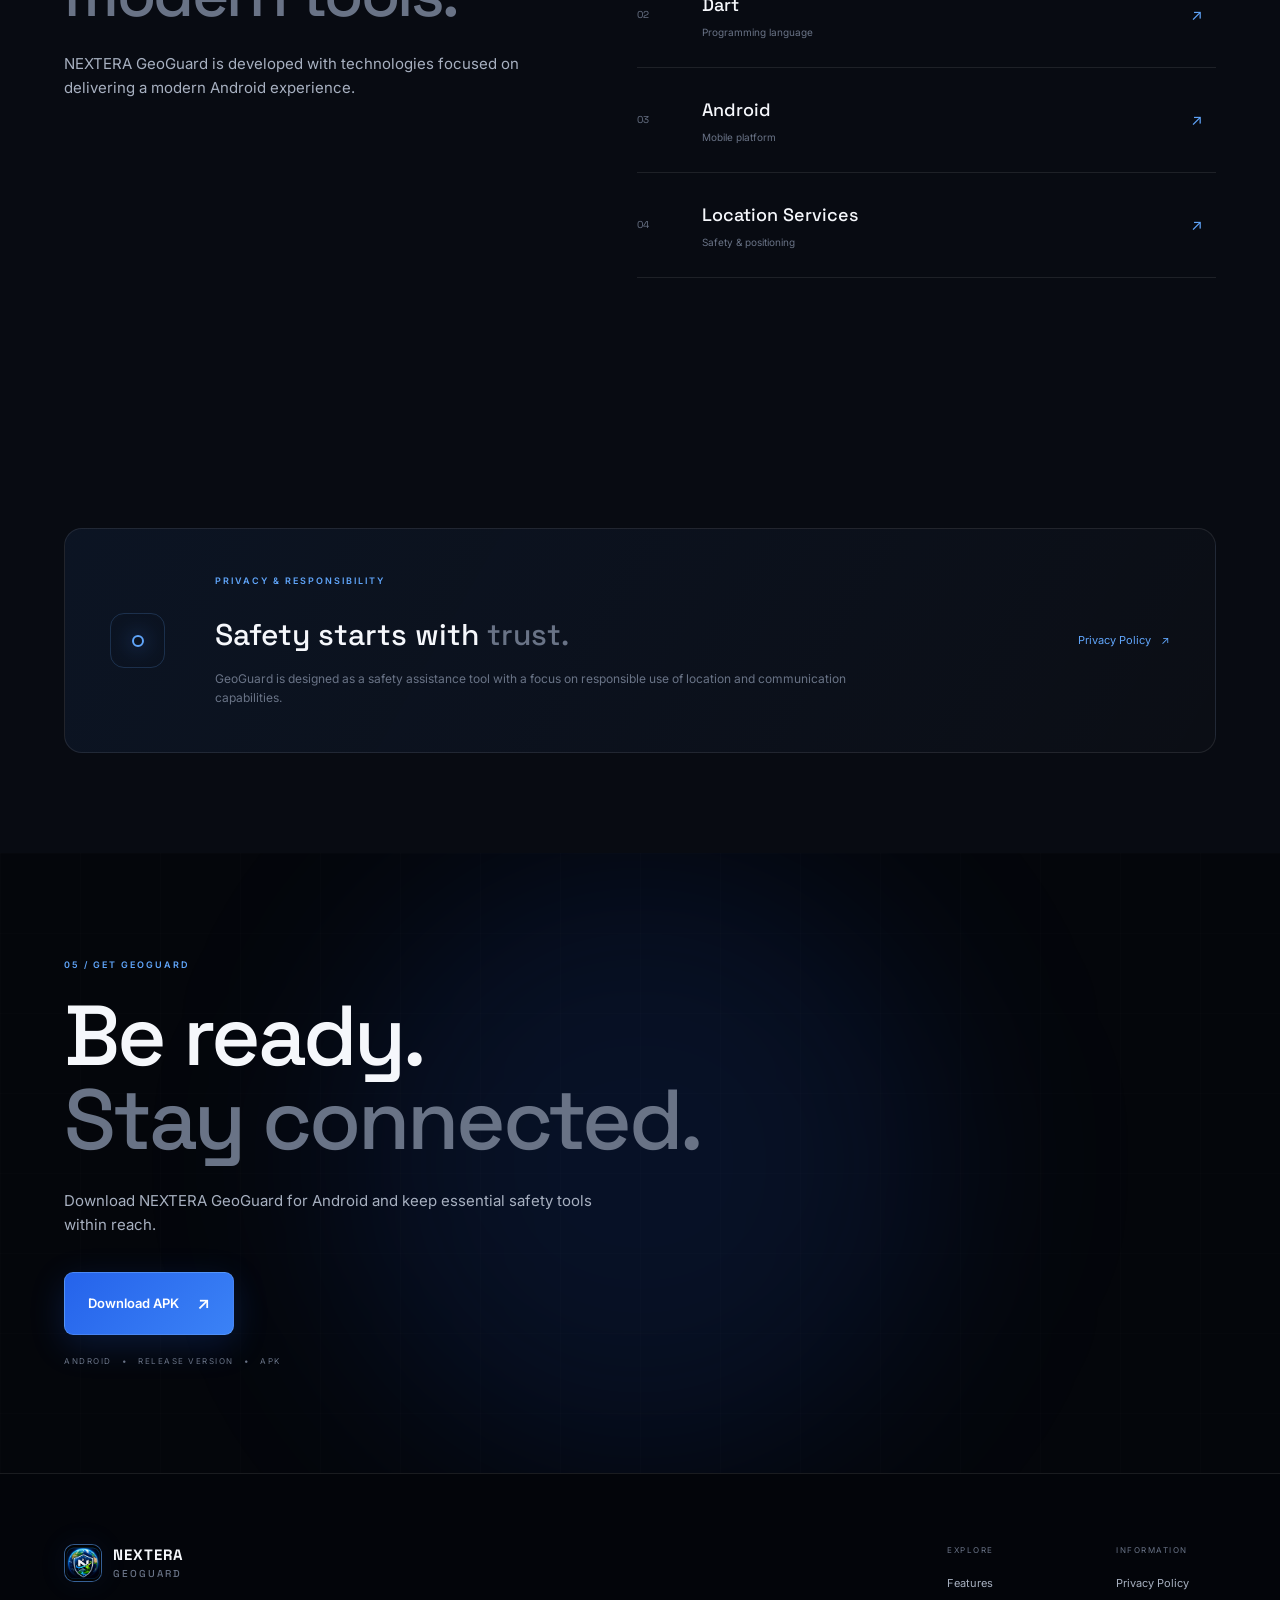
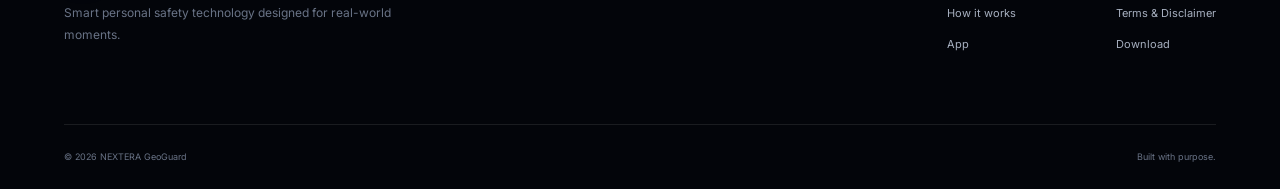
==== commit 6f9cc6c1: "Add files via upload" ====
--- a/index.html
+++ b/index.html
@@ -14,15 +14,77 @@
 
     <title>NEXTERA GeoGuard — Your Safety. One Tap Away.</title>
 
+<head>
+    <meta charset="UTF-8">
+
+    <meta name="viewport"
+          content="width=device-width, initial-scale=1.0">
+
+    <!-- SEO -->
+    <meta name="description"
+          content="NEXTERA GeoGuard — Smart personal safety and emergency assistance for Android.">
+
+    <meta name="keywords"
+          content="NEXTERA GeoGuard, personal safety app, emergency app, safety app, Android safety app, emergency assistance">
+
+    <meta name="author"
+          content="NEXTERA GeoGuard">
+
+    <meta name="robots"
+          content="index, follow">
+
+    <meta name="theme-color"
+          content="#05070d">
+
+    <!-- Open Graph / Social Sharing -->
+    <meta property="og:title"
+          content="NEXTERA GeoGuard — Your Safety. One Tap Away.">
+
+    <meta property="og:description"
+          content="Smart personal safety and emergency assistance for Android.">
+
+    <meta property="og:type"
+          content="website">
+
+    <meta property="og:image"
+          content="assets/NEXTERA GeoGuard Screenshot.png">
+
+
+    <!-- Page Title -->
+    <title>
+        NEXTERA GeoGuard — Your Safety. One Tap Away.
+    </title>
+
+
     <!-- Google Fonts -->
-    <link rel="preconnect" href="https://fonts.googleapis.com">
-    <link rel="preconnect" href="https://fonts.gstatic.com" crossorigin>
+    <link rel="preconnect"
+          href="https://fonts.googleapis.com">
+
+    <link rel="preconnect"
+          href="https://fonts.gstatic.com"
+          crossorigin>
 
     <link href="https://fonts.googleapis.com/css2?family=Inter:wght@400;500;600;700&family=Space+Grotesk:wght@400;500;600;700&display=swap"
           rel="stylesheet">
 
+
     <!-- Main CSS -->
-    <link rel="stylesheet" href="style.css">
+    <link rel="stylesheet"
+          href="style.css">
+
+          <meta
+    name="description"
+    content="NEXTERA GeoGuard is a personal safety and emergency assistance Android application."
+>
+
+    <meta
+    name="robots"
+    content="index, follow">
+
+   <meta
+    name="google-site-verification"
+    content="ceH3FKS8j9nY7SdgGfwvlyqER88iiVpp4kQbG3Hiqe4">
+
 </head>
 
 <body>
